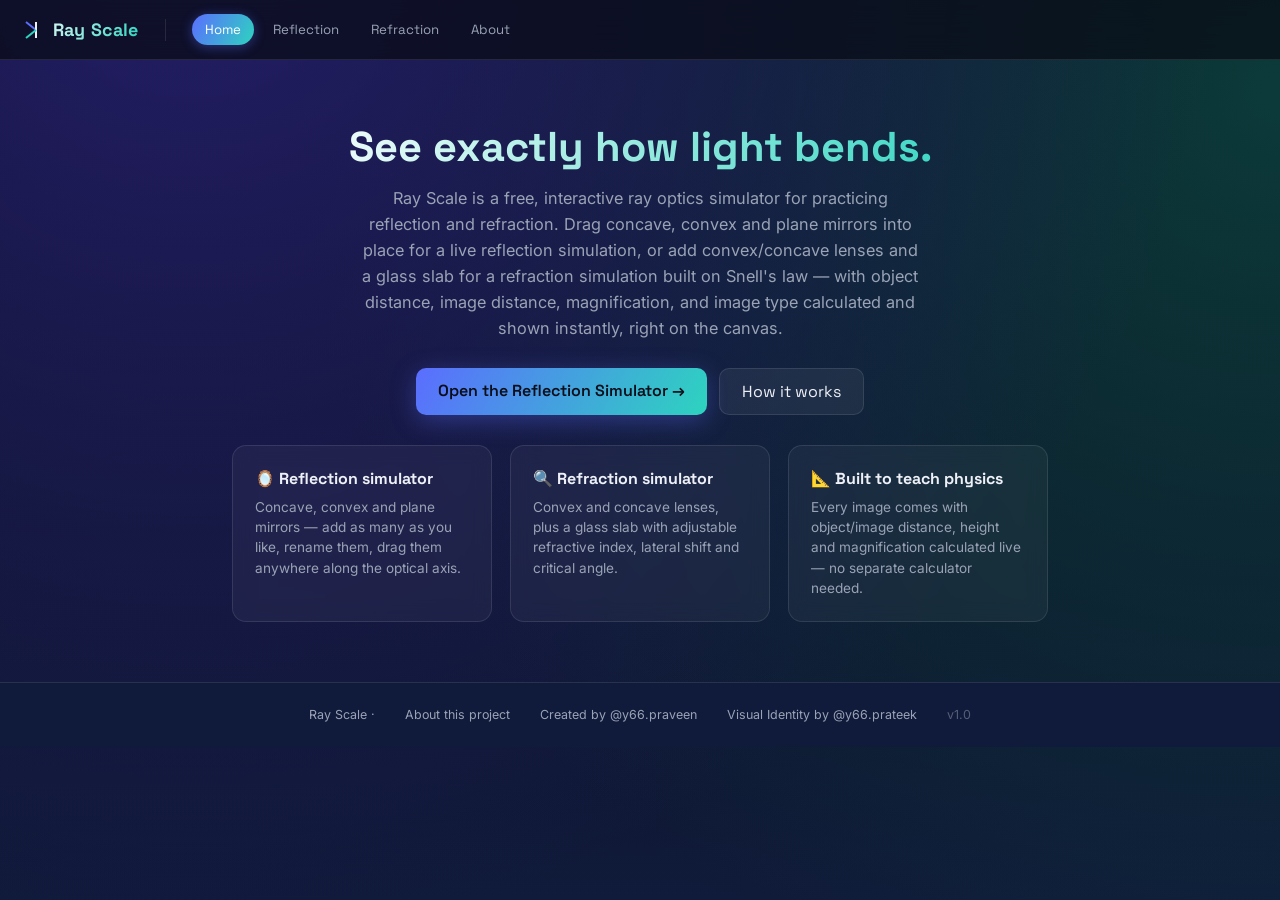
==== index.html @ 5d247c50 "first commit" ====
<!DOCTYPE html>
<html lang="en">
<head>
<meta charset="UTF-8">
<meta name="viewport" content="width=device-width, initial-scale=1, viewport-fit=cover">
<title>Ray Scale — Free Online Ray Optics Simulator | Reflection &amp; Refraction</title>
<link rel="icon" type="image/svg+xml" href="favicon.svg">
<meta name="description" content="Ray Scale is a free interactive ray optics simulator for reflection and refraction. Build concave, convex and plane mirror ray diagrams, or convex/concave lens and glass slab refraction scenes, with live object distance, image distance, magnification and Snell's law readouts. Ideal for JEE, NEET and high-school physics.">
<meta name="keywords" content="ray optics simulator, physics simulation, reflection simulator, refraction simulator, mirror ray diagram, lens ray diagram, real image virtual image, Snell's law, JEE NEET physics, concave convex mirror, converging diverging lens">
<meta property="og:title" content="Ray Scale — Free Online Ray Optics Simulator">
<meta property="og:description" content="Interactive reflection and refraction simulator with live mirror and lens equations, Snell's law, and instant image-formation readouts.">
<link rel="stylesheet" href="style.css">
</head>
<body>
<nav class="navbar">
  <a class="brand" href="index.html"><svg width="20" height="20" viewBox="0 0 20 20"><line x1="2" y1="2" x2="12" y2="10" stroke="#5b6dff" stroke-width="2"/><line x1="12" y1="2" x2="12" y2="18" stroke="#eef0f7" stroke-width="2"/><line x1="12" y1="10" x2="2" y2="18" stroke="#2dd4bf" stroke-width="2"/></svg>Ray Scale</a>
  <span class="navdiv"></span>
  <div class="navlinks">
    <a class="navlink active" href="index.html">Home</a>
    <a class="navlink" href="reflection.html">Reflection</a>
    <a class="navlink" href="refraction.html">Refraction</a>
    <a class="navlink" href="about.html">About</a>
  </div>
  <span class="spacer"></span>
</nav>
<div class="hero">
  <h1>See exactly how light bends.</h1>
  <p>Ray Scale is a free, interactive ray optics simulator for practicing reflection and refraction. Drag concave, convex and plane mirrors into place for a live reflection simulation, or add convex/concave lenses and a glass slab for a refraction simulation built on Snell's law — with object distance, image distance, magnification, and image type calculated and shown instantly, right on the canvas.</p>
  <div class="herobtns">
    <a class="btn-primary" href="reflection.html">Open the Reflection Simulator →</a>
    <a class="btn-secondary" href="about.html">How it works</a>
  </div>
</div>
<div class="featgrid">
  <div class="featcard"><h3>🪞 Reflection simulator</h3><p>Concave, convex and plane mirrors — add as many as you like, rename them, drag them anywhere along the optical axis.</p></div>
  <div class="featcard"><h3>🔍 Refraction simulator</h3><p>Convex and concave lenses, plus a glass slab with adjustable refractive index, lateral shift and critical angle.</p></div>
  <div class="featcard"><h3>📐 Built to teach physics</h3><p>Every image comes with object/image distance, height and magnification calculated live — no separate calculator needed.</p></div>
</div>
<footer class="site-footer">
  <div class="footer-inner">
    <span>Ray Scale ·</span>
    <a href="about.html">About this project</a>
    <a href="https://www.instagram.com/y66.praveen/" target="_blank" rel="noopener">Created by @y66.praveen</a>
    <a href="https://www.instagram.com/y66.prateek/" target="_blank" rel="noopener">Visual Identity by @y66.prateek</a>
    <span class="footer-dim">v1.0</span>
  </div>
</footer>
</body>
</html>
---- style.css ----
@import url('https://fonts.googleapis.com/css2?family=Space+Grotesk:wght@500;600;700&family=Inter:wght@400;500;600&display=swap');
:root{
  --bg1:#090c16; --bg2:#101a3a; --panel:rgba(255,255,255,.045); --panel-solid:#12162b; --line:rgba(255,255,255,.1);
  --text:#eef0f7; --muted:#9aa3b5; --accent:#5b6dff; --accent2:#2dd4bf;
}
*{box-sizing:border-box;}
html,body{height:100%;}
body{
  margin:0; color:var(--text); font-family:'Inter',-apple-system,BlinkMacSystemFont,sans-serif;
  background:var(--bg1);
  padding-top:env(safe-area-inset-top,0px); padding-bottom:env(safe-area-inset-bottom,0px); min-height:100%; position:relative;
}
body::before{
  content:''; position:fixed; inset:0; z-index:-1;
  background:radial-gradient(circle at 15% -10%, #241f6b, transparent 70%), radial-gradient(circle at 100% 10%, #0c3a3a, transparent 65%), linear-gradient(180deg,var(--bg1),var(--bg2));
}
h1,h2,h3,.brand,.navlink,button{ font-family:'Space Grotesk',sans-serif; }
nav.navbar{position:sticky; top:0; z-index:10; display:flex; align-items:center; gap:26px; padding:14px 24px; background:rgba(9,12,22,.72); backdrop-filter:blur(14px); border-bottom:1px solid var(--line);}
.brand{display:flex; align-items:center; gap:9px; font-weight:700; font-size:1.12rem; letter-spacing:.01em; text-decoration:none;
  background:linear-gradient(120deg,#fff,var(--accent2)); -webkit-background-clip:text; background-clip:text; color:transparent; flex:none;}
.navdiv{width:1px; height:22px; background:var(--line); flex:none;}
.navlinks{display:flex; gap:6px;}
nav.navbar a.navlink{font-size:.83rem; color:var(--muted); padding:7px 13px; border-radius:20px; cursor:pointer; transition:.15s; text-decoration:none;}
nav.navbar a.navlink.active{color:#fff; background:linear-gradient(120deg,var(--accent),var(--accent2)); box-shadow:0 2px 12px rgba(91,109,255,.4);}
nav.navbar a.navlink:hover{color:#fff;}
nav.navbar .spacer{flex:1;}
.unitgrp{display:flex; background:rgba(255,255,255,.05); border:1px solid var(--line); border-radius:10px; padding:2px;}
.unitgrp button{background:none; border:none; color:var(--muted); font-size:.74rem; padding:5px 9px; border-radius:8px; cursor:pointer; font-family:'Inter',sans-serif;}
.unitgrp button.active{background:linear-gradient(120deg,var(--accent),var(--accent2)); color:#fff;}
p.sub{margin:10px 24px 0; color:var(--muted); font-size:.81rem;}
.toolbar{display:flex; gap:9px; flex-wrap:wrap; padding:12px 24px; align-items:center;}
button.add,button.reset{
  background:linear-gradient(135deg, rgba(91,109,255,.22), rgba(45,212,191,.14)); border:1px solid rgba(91,109,255,.45);
  color:var(--text); padding:8px 15px; border-radius:9px; font-size:.83rem; cursor:pointer; transition:.15s; font-family:'Inter',sans-serif;
}
button.add:hover,button.reset:hover{transform:translateY(-1px); box-shadow:0 4px 16px rgba(91,109,255,.35); border-color:var(--accent2);}
button.reset{background:rgba(255,255,255,.05); border-color:var(--line);}
.hint{margin-left:auto; color:var(--muted); font-size:.75rem; max-width:280px; text-align:right;}
main{display:flex; flex-wrap:wrap; gap:16px; padding:6px 24px 20px;}
#stage{position:relative; flex:1 1 620px; min-width:300px; background:radial-gradient(circle at 25% 15%, #1b2350, #0f0f1c 65%); border:1px solid var(--line); border-radius:14px; overflow:hidden; box-shadow:0 10px 40px rgba(0,0,0,.45);}
canvas{display:block; width:100%; height:480px; touch-action:none; cursor:grab;}
.zoomctl{position:absolute; top:10px; right:10px; display:flex; flex-direction:column; gap:5px; z-index:2;}
.zoomctl button{width:32px; height:32px; border-radius:9px; border:1px solid var(--line); background:rgba(15,15,28,.8); color:var(--text); font-size:1.05rem; cursor:pointer;}
.zoomctl button:hover{border-color:var(--accent2);}
#side{flex:1 1 290px; min-width:260px; max-height:516px; overflow-y:auto; display:flex; flex-direction:column; gap:14px;}
.sec h4{margin:0 0 8px; font-size:.71rem; text-transform:uppercase; letter-spacing:.06em; color:var(--muted); font-weight:700; font-family:'Inter',sans-serif;}
.cardlist{display:flex; flex-direction:column; gap:10px;}
.card{background:var(--panel); backdrop-filter:blur(10px); border:1px solid var(--line); border-radius:12px; padding:13px 15px; box-shadow:0 4px 18px rgba(0,0,0,.3);}
.card.selected{border-color:var(--accent2); box-shadow:0 0 0 1px var(--accent2), 0 4px 18px rgba(45,212,191,.25);}
.card h3{margin:0 0 9px; font-size:.87rem; display:flex; align-items:center; gap:7px; font-weight:600; font-family:'Inter',sans-serif;}
.dot{width:10px; height:10px; border-radius:50%; display:inline-block; flex:none;}
.nameinput{background:none; border:none; color:var(--text); font-size:.87rem; font-weight:600; padding:2px 3px; border-radius:5px; flex:1; min-width:0; font-family:'Inter',sans-serif;}
.nameinput:hover,.nameinput:focus{background:rgba(255,255,255,.06); outline:none;}
.card .iconbtn{background:none; border:none; color:var(--muted); cursor:pointer; font-size:.95rem; padding:2px 5px; border-radius:5px;}
.card .iconbtn:hover{color:var(--accent2); background:rgba(255,255,255,.06);}
.card .iconbtn.del:hover{color:#ff6b6b;}
.row{display:flex; align-items:center; gap:8px; font-size:.75rem; color:var(--muted); margin:6px 0; font-family:'Inter',sans-serif;}
.row input[type=range]{flex:1; accent-color:var(--accent2);}
.row input.numinput{width:60px; background:rgba(255,255,255,.06); border:1px solid var(--line); border-radius:6px; color:var(--text); font-size:.74rem; padding:3px 5px; text-align:right; font-family:'Inter',sans-serif;}
.readout{margin-top:9px; padding-top:9px; border-top:1px dashed var(--line); font-size:.74rem; color:var(--muted); display:grid; grid-template-columns:1fr 1fr; gap:4px 10px; font-family:'Inter',sans-serif;}
.readout b{color:var(--text); font-weight:600;}
.empty{color:var(--muted); font-size:.85rem; padding:6px 2px;}
.site-footer{border-top:1px solid var(--line); padding:24px 24px; margin:0; background:var(--bg2);}
.footer-inner{display:flex; gap:14px 30px; flex-wrap:wrap; align-items:center; justify-content:center; font-size:.78rem; color:var(--muted); font-family:'Inter',sans-serif;}
.toolbar .savebtns{display:flex; gap:8px;}
.footer-inner a{color:var(--muted); text-decoration:none; border-bottom:1px dashed transparent; transition:.15s;}
.footer-inner a:hover{color:var(--accent2); border-color:var(--accent2);}
.footer-dim{opacity:.5;}
.hero{max-width:760px; margin:60px auto 30px; text-align:center; padding:0 24px;}
.hero h1{font-size:2.6rem; margin:0 0 12px; background:linear-gradient(120deg,#fff,var(--accent2)); -webkit-background-clip:text; background-clip:text; color:transparent;}
.hero p{color:var(--muted); font-size:1.02rem; line-height:1.6; margin:0 auto 26px; max-width:560px;}
.herobtns{display:flex; gap:12px; justify-content:center; flex-wrap:wrap;}
.herobtns a{text-decoration:none;}
.btn-primary{background:linear-gradient(120deg,var(--accent),var(--accent2)); color:#0a0e1a; font-weight:600; padding:12px 22px; border-radius:10px; display:inline-block; box-shadow:0 6px 24px rgba(91,109,255,.35); font-family:'Space Grotesk',sans-serif;}
.btn-secondary{background:rgba(255,255,255,.06); border:1px solid var(--line); color:var(--text); padding:12px 22px; border-radius:10px; display:inline-block; font-family:'Space Grotesk',sans-serif;}
.featgrid{display:flex; gap:18px; flex-wrap:wrap; justify-content:center; max-width:900px; margin:20px auto 60px; padding:0 24px;}
.featcard{background:var(--panel); border:1px solid var(--line); border-radius:14px; padding:22px; flex:1 1 220px; max-width:260px; backdrop-filter:blur(10px);}
.featcard h3{margin:0 0 8px; font-size:1rem;}
.featcard p{color:var(--muted); font-size:.85rem; line-height:1.5; margin:0;}
.page{max-width:720px; margin:40px auto 60px; padding:0 24px;}
.page h1{font-size:2rem; margin-bottom:6px;}
.page p,.page li{color:var(--muted); line-height:1.65; font-size:.95rem;}
.page h2{font-size:1.15rem; margin:34px 0 10px; color:var(--text);}
.steps{display:flex; flex-direction:column; gap:12px; margin:14px 0;}
.step{display:flex; gap:14px; align-items:flex-start; background:var(--panel); border:1px solid var(--line); border-radius:12px; padding:14px 16px;}
.step .num{flex:none; width:28px; height:28px; border-radius:8px; background:linear-gradient(120deg,var(--accent),var(--accent2)); display:flex; align-items:center; justify-content:center; font-weight:700; color:#0a0e1a; font-family:'Space Grotesk',sans-serif;}
.comingsoon{text-align:center; padding:100px 24px 120px;}
.comingsoon .big{font-size:3.4rem;}
.comingsoon h1{font-size:1.9rem; margin:10px 0 8px;}
.comingsoon p{color:var(--muted);}
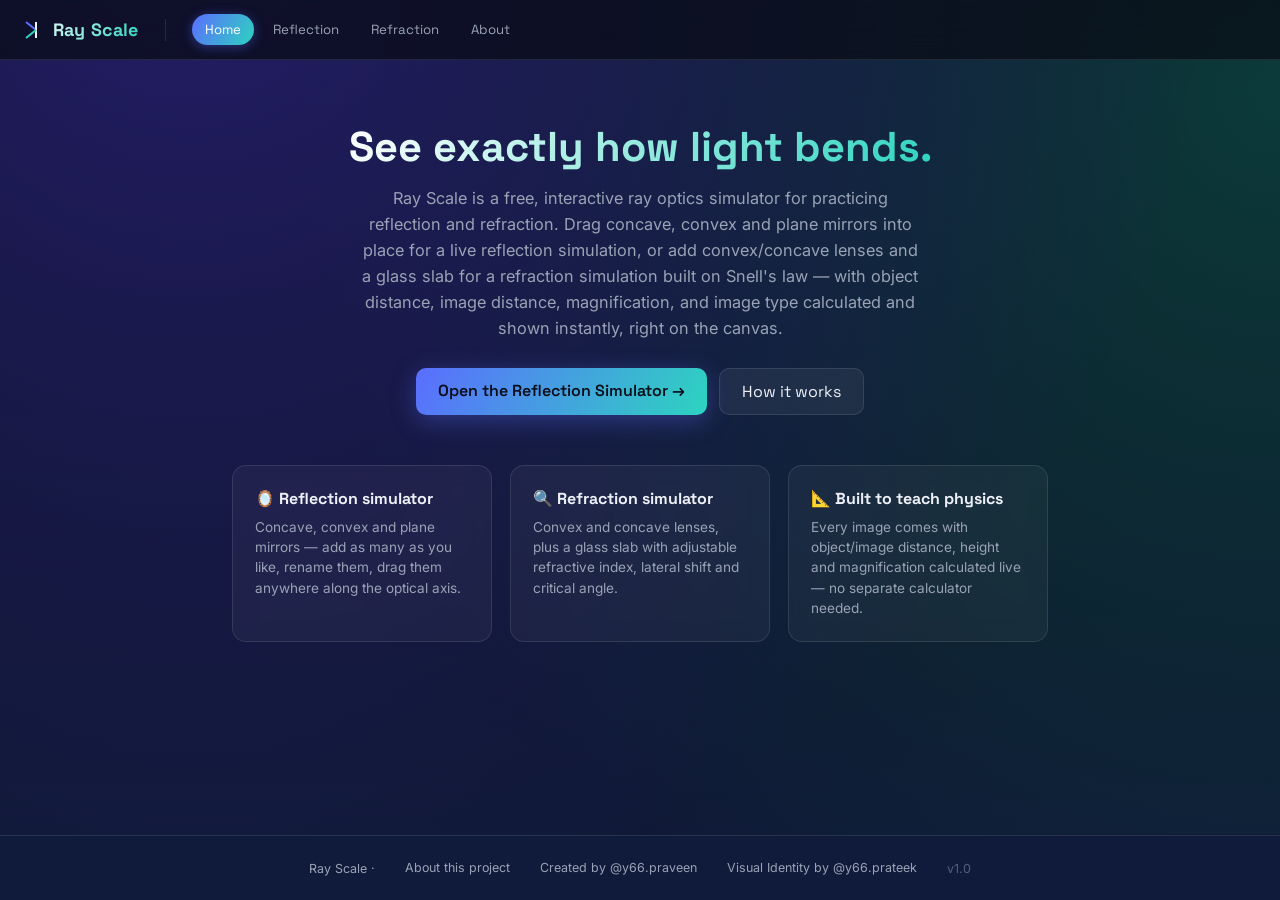
==== commit 700b676b: "responsiveness" ====
--- a/index.html
+++ b/index.html
@@ -5,16 +5,26 @@
 <meta name="viewport" content="width=device-width, initial-scale=1, viewport-fit=cover">
 <title>Ray Scale — Free Online Ray Optics Simulator | Reflection &amp; Refraction</title>
 <link rel="icon" type="image/svg+xml" href="favicon.svg">
+<link rel="icon" type="image/png" sizes="32x32" href="favicon-32x32.png">
+<link rel="icon" type="image/png" sizes="16x16" href="favicon-16x16.png">
+<link rel="shortcut icon" href="favicon.ico">
+<link rel="apple-touch-icon" sizes="180x180" href="apple-touch-icon.png">
 <meta name="description" content="Ray Scale is a free interactive ray optics simulator for reflection and refraction. Build concave, convex and plane mirror ray diagrams, or convex/concave lens and glass slab refraction scenes, with live object distance, image distance, magnification and Snell's law readouts. Ideal for JEE, NEET and high-school physics.">
 <meta name="keywords" content="ray optics simulator, physics simulation, reflection simulator, refraction simulator, mirror ray diagram, lens ray diagram, real image virtual image, Snell's law, JEE NEET physics, concave convex mirror, converging diverging lens">
 <meta property="og:title" content="Ray Scale — Free Online Ray Optics Simulator">
 <meta property="og:description" content="Interactive reflection and refraction simulator with live mirror and lens equations, Snell's law, and instant image-formation readouts.">
+<meta property="og:image" content="https://rayscale.netlify.app/og-image.png">
+<meta name="twitter:image" content="https://rayscale.netlify.app/og-image.png">
+<link rel="manifest" href="site.webmanifest">
 <link rel="stylesheet" href="style.css">
+<script src="seo.js"></script>
 </head>
 <body>
 <nav class="navbar">
   <a class="brand" href="index.html"><svg width="20" height="20" viewBox="0 0 20 20"><line x1="2" y1="2" x2="12" y2="10" stroke="#5b6dff" stroke-width="2"/><line x1="12" y1="2" x2="12" y2="18" stroke="#eef0f7" stroke-width="2"/><line x1="12" y1="10" x2="2" y2="18" stroke="#2dd4bf" stroke-width="2"/></svg>Ray Scale</a>
   <span class="navdiv"></span>
+  <input type="checkbox" id="navToggle" class="navtoggle-input">
+  <label for="navToggle" class="navtoggle-btn" aria-label="Menu">☰</label>
   <div class="navlinks">
     <a class="navlink active" href="index.html">Home</a>
     <a class="navlink" href="reflection.html">Reflection</a>
@@ -46,4 +56,4 @@
   </div>
 </footer>
 </body>
-</html>+</html>
--- a/style.css
+++ b/style.css
@@ -8,25 +8,37 @@
 body{
   margin:0; color:var(--text); font-family:'Inter',-apple-system,BlinkMacSystemFont,sans-serif;
   background:var(--bg1);
-  padding-top:env(safe-area-inset-top,0px); padding-bottom:env(safe-area-inset-bottom,0px); min-height:100%; position:relative;
+  padding-top:env(safe-area-inset-top,0px); padding-bottom:env(safe-area-inset-bottom,0px);
+  min-height:100vh; position:relative; display:flex; flex-direction:column;
 }
 body::before{
   content:''; position:fixed; inset:0; z-index:-1;
   background:radial-gradient(circle at 15% -10%, #241f6b, transparent 70%), radial-gradient(circle at 100% 10%, #0c3a3a, transparent 65%), linear-gradient(180deg,var(--bg1),var(--bg2));
 }
 h1,h2,h3,.brand,.navlink,button{ font-family:'Space Grotesk',sans-serif; }
-nav.navbar{position:sticky; top:0; z-index:10; display:flex; align-items:center; gap:26px; padding:14px 24px; background:rgba(9,12,22,.72); backdrop-filter:blur(14px); border-bottom:1px solid var(--line);}
+nav.navbar{position:sticky; top:0; z-index:10; display:flex; align-items:center; gap:26px; padding:14px 24px; background:rgba(9,12,22,.72); backdrop-filter:blur(14px); border-bottom:1px solid var(--line); flex-wrap:wrap;}
 .brand{display:flex; align-items:center; gap:9px; font-weight:700; font-size:1.12rem; letter-spacing:.01em; text-decoration:none;
   background:linear-gradient(120deg,#fff,var(--accent2)); -webkit-background-clip:text; background-clip:text; color:transparent; flex:none;}
 .navdiv{width:1px; height:22px; background:var(--line); flex:none;}
+.navtoggle-input{display:none;}
+.navtoggle-btn{display:none; cursor:pointer; font-size:1.3rem; line-height:1; color:var(--text); background:rgba(255,255,255,.06); border:1px solid var(--line); border-radius:8px; width:38px; height:38px; align-items:center; justify-content:center; flex:none;}
 .navlinks{display:flex; gap:6px;}
 nav.navbar a.navlink{font-size:.83rem; color:var(--muted); padding:7px 13px; border-radius:20px; cursor:pointer; transition:.15s; text-decoration:none;}
 nav.navbar a.navlink.active{color:#fff; background:linear-gradient(120deg,var(--accent),var(--accent2)); box-shadow:0 2px 12px rgba(91,109,255,.4);}
 nav.navbar a.navlink:hover{color:#fff;}
 nav.navbar .spacer{flex:1;}
-.unitgrp{display:flex; background:rgba(255,255,255,.05); border:1px solid var(--line); border-radius:10px; padding:2px;}
+.unitgrp{display:flex; background:rgba(255,255,255,.05); border:1px solid var(--line); border-radius:10px; padding:2px; flex:none;}
 .unitgrp button{background:none; border:none; color:var(--muted); font-size:.74rem; padding:5px 9px; border-radius:8px; cursor:pointer; font-family:'Inter',sans-serif;}
 .unitgrp button.active{background:linear-gradient(120deg,var(--accent),var(--accent2)); color:#fff;}
+@media (max-width:760px){
+  nav.navbar{gap:12px;}
+  .navdiv{display:none;}
+  .navtoggle-btn{display:flex; order:1;}
+  .unitgrp{order:2; margin-left:auto;}
+  .navlinks{display:none; order:5; flex-basis:100%; flex-direction:column; gap:4px; padding-top:10px; border-top:1px solid var(--line); margin-top:10px;}
+  .navtoggle-input:checked ~ .navlinks{display:flex;}
+  nav.navbar a.navlink{width:100%; padding:10px 13px;}
+}
 p.sub{margin:10px 24px 0; color:var(--muted); font-size:.81rem;}
 .toolbar{display:flex; gap:9px; flex-wrap:wrap; padding:12px 24px; align-items:center;}
 button.add,button.reset{
@@ -60,7 +72,7 @@
 .readout{margin-top:9px; padding-top:9px; border-top:1px dashed var(--line); font-size:.74rem; color:var(--muted); display:grid; grid-template-columns:1fr 1fr; gap:4px 10px; font-family:'Inter',sans-serif;}
 .readout b{color:var(--text); font-weight:600;}
 .empty{color:var(--muted); font-size:.85rem; padding:6px 2px;}
-.site-footer{border-top:1px solid var(--line); padding:24px 24px; margin:0; background:var(--bg2);}
+.site-footer{border-top:1px solid var(--line); padding:24px 24px; margin:0; margin-top:auto; background:var(--bg2);}
 .footer-inner{display:flex; gap:14px 30px; flex-wrap:wrap; align-items:center; justify-content:center; font-size:.78rem; color:var(--muted); font-family:'Inter',sans-serif;}
 .toolbar .savebtns{display:flex; gap:8px;}
 .footer-inner a{color:var(--muted); text-decoration:none; border-bottom:1px dashed transparent; transition:.15s;}
@@ -87,4 +99,32 @@
 .comingsoon{text-align:center; padding:100px 24px 120px;}
 .comingsoon .big{font-size:3.4rem;}
 .comingsoon h1{font-size:1.9rem; margin:10px 0 8px;}
-.comingsoon p{color:var(--muted);}+.comingsoon p{color:var(--muted);}
+
+@media (max-width:760px){
+  .hero{margin:36px auto 20px;}
+  .hero h1{font-size:1.9rem;}
+  .hero p{font-size:.92rem;}
+  .featgrid{margin:14px auto 40px; gap:12px;}
+  .featcard{flex:1 1 100%; max-width:none;}
+  .toolbar{gap:7px;}
+  .toolbar button.add,.toolbar button.reset{padding:7px 11px; font-size:.78rem;}
+  .hint{display:none;}
+  main{padding:6px 14px 16px; gap:12px;}
+  #side{max-height:none;}
+  .card{padding:11px 12px;}
+  .zoomctl{top:6px; right:6px;}
+  .comingsoon{padding:60px 20px 80px;}
+  .comingsoon .big{font-size:2.6rem;}
+  .comingsoon h1{font-size:1.5rem;}
+  .page{margin:24px auto 40px;}
+  .page h1{font-size:1.5rem;}
+  .footer-inner{gap:10px 16px; font-size:.72rem;}
+}
+@media (max-width:420px){
+  .row{flex-wrap:wrap;}
+  .row input.numinput{width:52px;}
+  nav.navbar{padding:12px 14px;}
+  .brand{font-size:1rem;}
+  p.sub{display:none;}
+}
